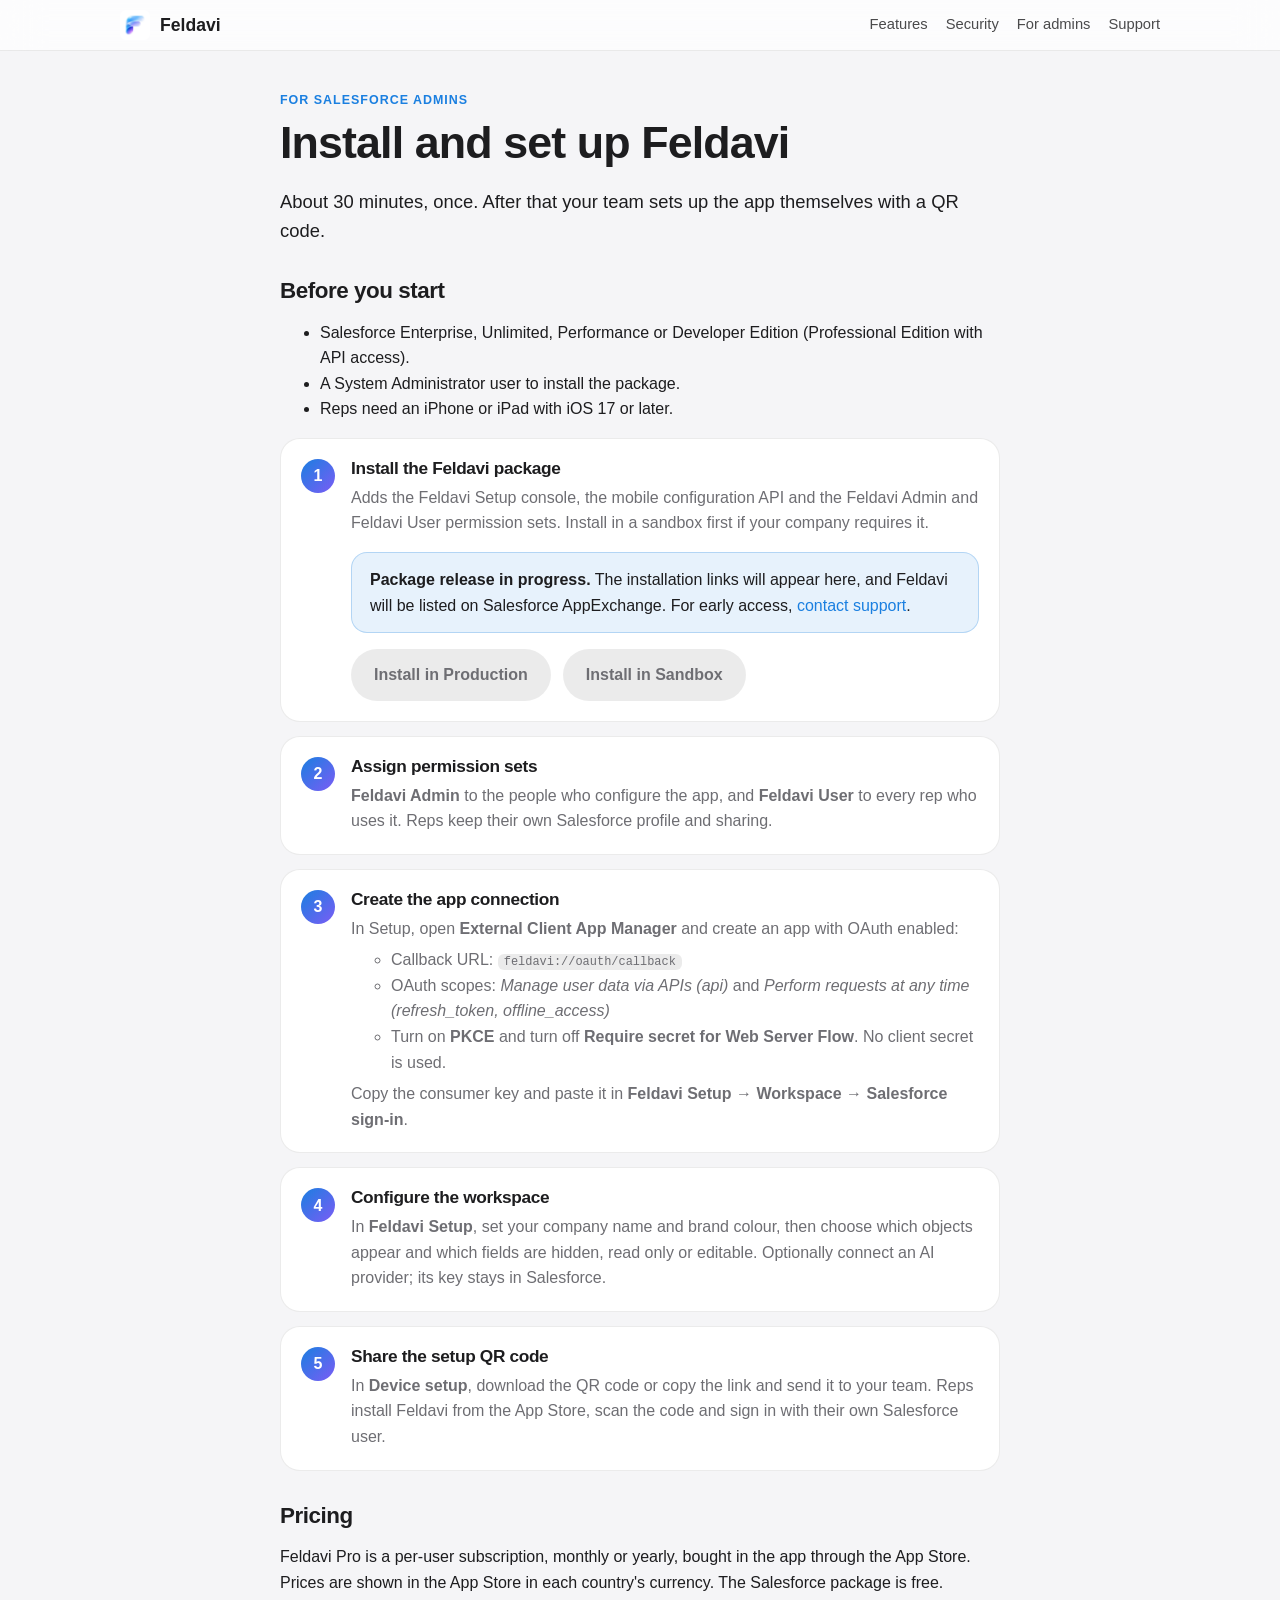
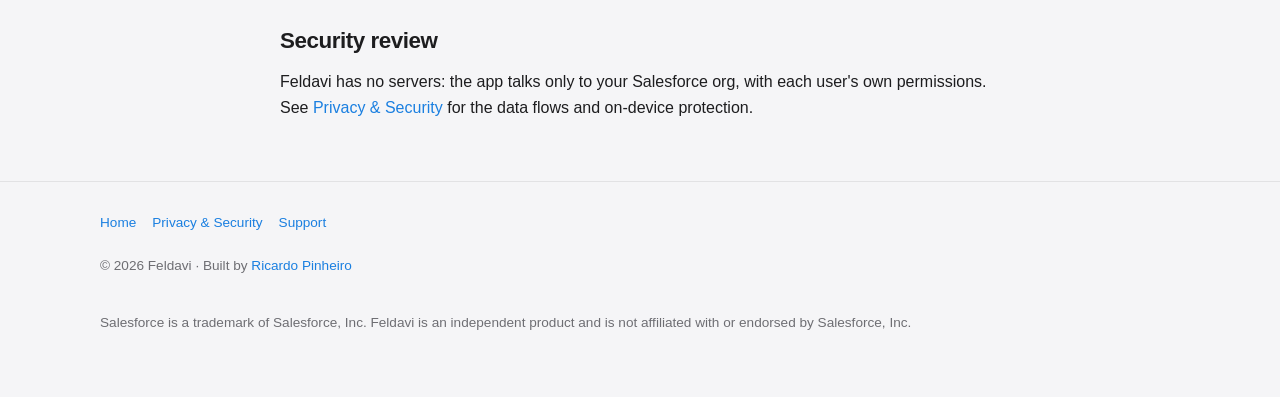
==== install.html @ 6c97ae32 "Product website: features, screens, security, admin installation guide Co-Authored-By: Claude Opus 5" ====
<!doctype html>
<html lang="en">
<head>
  <meta charset="utf-8">
  <meta name="viewport" content="width=device-width, initial-scale=1">
  <title>Feldavi – Install and set up (Salesforce admins)</title>
  <meta name="description" content="Install the Feldavi package in Salesforce, connect the app and share the setup QR code with your team.">
  <link rel="icon" href="favicon.png">
  <link rel="stylesheet" href="style.css">
</head>
<body>
<header class="site-header">
  <div class="inner">
    <a class="brand" href="index.html"><img src="logo.png" alt="" width="30" height="30">Feldavi</a>
    <nav aria-label="Main">
      <a href="index.html#features">Features</a>
      <a href="index.html#security">Security</a>
      <a href="install.html">For admins</a>
      <a href="support.html">Support</a>
    </nav>
  </div>
</header>

<main class="doc">
  <p class="eyebrow">For Salesforce admins</p>
  <h1>Install and set up Feldavi</h1>
  <p class="lead">About 30 minutes, once. After that your team sets up the app themselves with a QR code.</p>

  <h2>Before you start</h2>
  <ul>
    <li>Salesforce Enterprise, Unlimited, Performance or Developer Edition (Professional Edition with API access).</li>
    <li>A System Administrator user to install the package.</li>
    <li>Reps need an iPhone or iPad with iOS 17 or later.</li>
  </ul>

  <ol class="steps">
    <li>
      <h3>Install the Feldavi package</h3>
      <p>Adds the Feldavi Setup console, the mobile configuration API and the Feldavi Admin and Feldavi User permission sets.
      Install in a sandbox first if your company requires it.</p>
      <div class="notice"><strong>Package release in progress.</strong> The installation links will appear here, and Feldavi will be
      listed on Salesforce AppExchange. For early access, <a href="support.html">contact support</a>.</div>
      <div class="actions" style="justify-content:flex-start">
        <span class="button disabled" aria-disabled="true">Install in Production</span>
        <span class="button disabled" aria-disabled="true">Install in Sandbox</span>
      </div>
    </li>
    <li>
      <h3>Assign permission sets</h3>
      <p><strong>Feldavi Admin</strong> to the people who configure the app, and <strong>Feldavi User</strong> to every rep who
      uses it. Reps keep their own Salesforce profile and sharing.</p>
    </li>
    <li>
      <h3>Create the app connection</h3>
      <p>In Setup, open <strong>External Client App Manager</strong> and create an app with OAuth enabled:</p>
      <ul>
        <li>Callback URL: <code>feldavi://oauth/callback</code></li>
        <li>OAuth scopes: <em>Manage user data via APIs (api)</em> and <em>Perform requests at any time (refresh_token, offline_access)</em></li>
        <li>Turn on <strong>PKCE</strong> and turn off <strong>Require secret for Web Server Flow</strong>. No client secret is used.</li>
      </ul>
      <p>Copy the consumer key and paste it in <strong>Feldavi Setup → Workspace → Salesforce sign-in</strong>.</p>
    </li>
    <li>
      <h3>Configure the workspace</h3>
      <p>In <strong>Feldavi Setup</strong>, set your company name and brand colour, then choose which objects appear and which
      fields are hidden, read only or editable. Optionally connect an AI provider; its key stays in Salesforce.</p>
    </li>
    <li>
      <h3>Share the setup QR code</h3>
      <p>In <strong>Device setup</strong>, download the QR code or copy the link and send it to your team. Reps install Feldavi from
      the App Store, scan the code and sign in with their own Salesforce user.</p>
    </li>
  </ol>

  <h2>Pricing</h2>
  <p>Feldavi Pro is a per-user subscription, monthly or yearly, bought in the app through the App Store. Prices are shown in the
  App Store in each country's currency. The Salesforce package is free.</p>

  <h2>Security review</h2>
  <p>Feldavi has no servers: the app talks only to your Salesforce org, with each user's own permissions. See
  <a href="privacy.html">Privacy &amp; Security</a> for the data flows and on-device protection.</p>
</main>

<footer class="site-footer">
  <div class="inner">
    <div class="links">
      <a href="index.html">Home</a>
      <a href="privacy.html">Privacy &amp; Security</a>
      <a href="support.html">Support</a>
    </div>
    <p>© 2026 Feldavi · Built by <a href="https://ricardo19-deve.github.io/">Ricardo Pinheiro</a></p>
    <p>Salesforce is a trademark of Salesforce, Inc. Feldavi is an independent product and is not affiliated with or endorsed by
    Salesforce, Inc.</p>
  </div>
</footer>
</body>
</html>
---- style.css ----
:root {
  --bg: #f5f5f7;
  --surface: #ffffff;
  --text: #1d1d1f;
  --muted: #6e6e73;
  --line: rgba(0, 0, 0, 0.08);
  --brand: #1a7fe0;
  --brand-2: #7b5cf5;
  --glass: rgba(255, 255, 255, 0.72);
  --shadow: 0 10px 30px rgba(15, 23, 42, 0.08);
  color-scheme: light dark;
}

@media (prefers-color-scheme: dark) {
  :root {
    --bg: #000000;
    --surface: #1c1c1e;
    --text: #f5f5f7;
    --muted: #a1a1a6;
    --line: rgba(255, 255, 255, 0.1);
    --brand: #4aa8ff;
    --brand-2: #9b86ff;
    --glass: rgba(28, 28, 30, 0.72);
    --shadow: 0 10px 30px rgba(0, 0, 0, 0.5);
  }
}

* { box-sizing: border-box; }

body {
  margin: 0;
  font-family: -apple-system, BlinkMacSystemFont, "SF Pro Text", "Segoe UI", Roboto, Helvetica, Arial, sans-serif;
  color: var(--text);
  background: var(--bg);
  line-height: 1.6;
  -webkit-font-smoothing: antialiased;
}

a { color: var(--brand); text-decoration: none; }
a:hover { text-decoration: underline; }
img { max-width: 100%; height: auto; display: block; }

code {
  background: var(--line);
  border-radius: 6px;
  padding: 1px 6px;
  font-size: 0.92em;
}

/* Header and footer */
.site-header {
  position: sticky;
  top: 0;
  z-index: 10;
  background: var(--glass);
  backdrop-filter: saturate(180%) blur(20px);
  -webkit-backdrop-filter: saturate(180%) blur(20px);
  border-bottom: 1px solid var(--line);
}
.site-header .inner {
  max-width: 1080px;
  margin: 0 auto;
  padding: 10px 20px;
  display: flex;
  align-items: center;
  gap: 20px;
}
.brand {
  display: flex;
  align-items: center;
  gap: 10px;
  font-weight: 700;
  font-size: 1.1rem;
  color: var(--text);
}
.brand img { width: 30px; height: 30px; border-radius: 22%; }
.brand:hover { text-decoration: none; }
.site-header nav { margin-left: auto; display: flex; gap: 18px; font-size: 0.92rem; flex-wrap: wrap; }
.site-header nav a { color: var(--text); opacity: 0.8; }
.site-header nav a:hover { opacity: 1; text-decoration: none; }

.site-footer {
  border-top: 1px solid var(--line);
  margin-top: 60px;
  padding: 30px 20px 50px;
  color: var(--muted);
  font-size: 0.85rem;
}
.site-footer .inner { max-width: 1080px; margin: 0 auto; display: grid; gap: 8px; }
.site-footer .links { display: flex; gap: 16px; flex-wrap: wrap; }

/* Layout */
.wrap { max-width: 1080px; margin: 0 auto; padding: 0 20px; }
section { padding: 56px 0 8px; }
.eyebrow {
  text-transform: uppercase;
  letter-spacing: 0.08em;
  font-size: 0.78rem;
  font-weight: 600;
  color: var(--brand);
  margin: 0 0 6px;
}
h1, h2, h3 { line-height: 1.15; letter-spacing: -0.02em; }
h2 { font-size: clamp(1.7rem, 3.4vw, 2.4rem); margin: 0 0 12px; }
h3 { font-size: 1.08rem; margin: 0 0 4px; }
.section-lead { color: var(--muted); font-size: 1.1rem; max-width: 680px; margin: 0 0 28px; }

/* Hero */
.hero { padding: 64px 0 24px; text-align: center; }
.hero .icon { width: 112px; height: 112px; border-radius: 22%; margin: 0 auto 22px; box-shadow: var(--shadow); }
.hero h1 {
  font-size: clamp(2.4rem, 6vw, 4rem);
  margin: 0 0 14px;
  background: linear-gradient(120deg, var(--brand), var(--brand-2));
  -webkit-background-clip: text;
  background-clip: text;
  color: transparent;
}
.hero .lead { font-size: clamp(1.1rem, 2.2vw, 1.35rem); color: var(--muted); max-width: 720px; margin: 0 auto 26px; }
.actions { display: flex; gap: 12px; justify-content: center; flex-wrap: wrap; }
.button {
  display: inline-flex;
  align-items: center;
  gap: 8px;
  border-radius: 999px;
  padding: 12px 22px;
  font-weight: 600;
  font-size: 1rem;
  border: 1px solid transparent;
}
.button:hover { text-decoration: none; filter: brightness(1.05); }
.button.primary { background: var(--brand); color: #fff; }
.button.secondary { background: var(--surface); color: var(--text); border-color: var(--line); }
.button.disabled { background: var(--line); color: var(--muted); cursor: default; }
.fine { color: var(--muted); font-size: 0.85rem; margin-top: 14px; }
.hero-shot { margin: 40px auto 0; max-width: 900px; border-radius: 28px; overflow: hidden; box-shadow: var(--shadow); }

/* Cards */
.grid { display: grid; gap: 16px; grid-template-columns: repeat(auto-fill, minmax(240px, 1fr)); }
.card {
  background: var(--surface);
  border: 1px solid var(--line);
  border-radius: 20px;
  padding: 20px;
}
.card p { margin: 0; color: var(--muted); font-size: 0.95rem; }
.card .glyph {
  width: 36px;
  height: 36px;
  border-radius: 10px;
  display: grid;
  place-items: center;
  color: #fff;
  background: linear-gradient(135deg, var(--brand), var(--brand-2));
  margin-bottom: 12px;
  font-size: 18px;
}

/* Gallery */
.gallery { display: grid; gap: 18px; grid-template-columns: repeat(auto-fill, minmax(300px, 1fr)); }
.gallery figure { margin: 0; background: var(--surface); border: 1px solid var(--line); border-radius: 20px; overflow: hidden; }
.gallery figcaption { padding: 12px 16px 14px; font-size: 0.92rem; color: var(--muted); }
.gallery a:hover { text-decoration: none; }

/* Security band */
.band {
  background: linear-gradient(135deg, #0b1220, #1b1f3a);
  color: #f5f5f7;
  border-radius: 28px;
  padding: 40px 32px;
}
.band .eyebrow { color: #8cc8ff; }
.band .section-lead { color: #c7c7cc; }
.band .card { background: rgba(255, 255, 255, 0.06); border-color: rgba(255, 255, 255, 0.12); }
.band .card p { color: #c7c7cc; }
.band a { color: #8cc8ff; }

/* Steps */
.steps { counter-reset: step; display: grid; gap: 14px; padding: 0; margin: 0; list-style: none; }
.steps > li {
  counter-increment: step;
  background: var(--surface);
  border: 1px solid var(--line);
  border-radius: 20px;
  padding: 20px 20px 20px 70px;
  position: relative;
}
.steps > li::before {
  content: counter(step);
  position: absolute;
  left: 20px;
  top: 20px;
  width: 34px;
  height: 34px;
  border-radius: 50%;
  background: linear-gradient(135deg, var(--brand), var(--brand-2));
  color: #fff;
  font-weight: 700;
  display: grid;
  place-items: center;
}
.steps p, .steps ul { margin: 6px 0 0; color: var(--muted); }
.notice {
  border-radius: 16px;
  padding: 14px 18px;
  background: rgba(26, 127, 224, 0.1);
  border: 1px solid rgba(26, 127, 224, 0.25);
  margin: 16px 0;
}

/* Long-form pages (privacy, support) */
.doc { max-width: 760px; margin: 0 auto; padding: 40px 20px 0; }
.doc h1 { font-size: clamp(2rem, 5vw, 2.8rem); margin: 0 0 4px; }
.doc h2 { font-size: 1.4rem; margin-top: 2rem; }
.muted { color: var(--muted); font-size: 0.9rem; }
.lead { font-size: 1.15rem; }

table { width: 100%; border-collapse: collapse; margin: 12px 0 20px; font-size: 15px; }
th, td { text-align: left; vertical-align: top; padding: 10px 8px; border-bottom: 1px solid var(--line); }
th { font-weight: 600; }

@media (max-width: 600px) {
  .site-header nav { gap: 12px; font-size: 0.85rem; }
  .band { padding: 28px 18px; border-radius: 22px; }
  table { font-size: 14px; }
  th, td { padding: 8px 4px; }
}
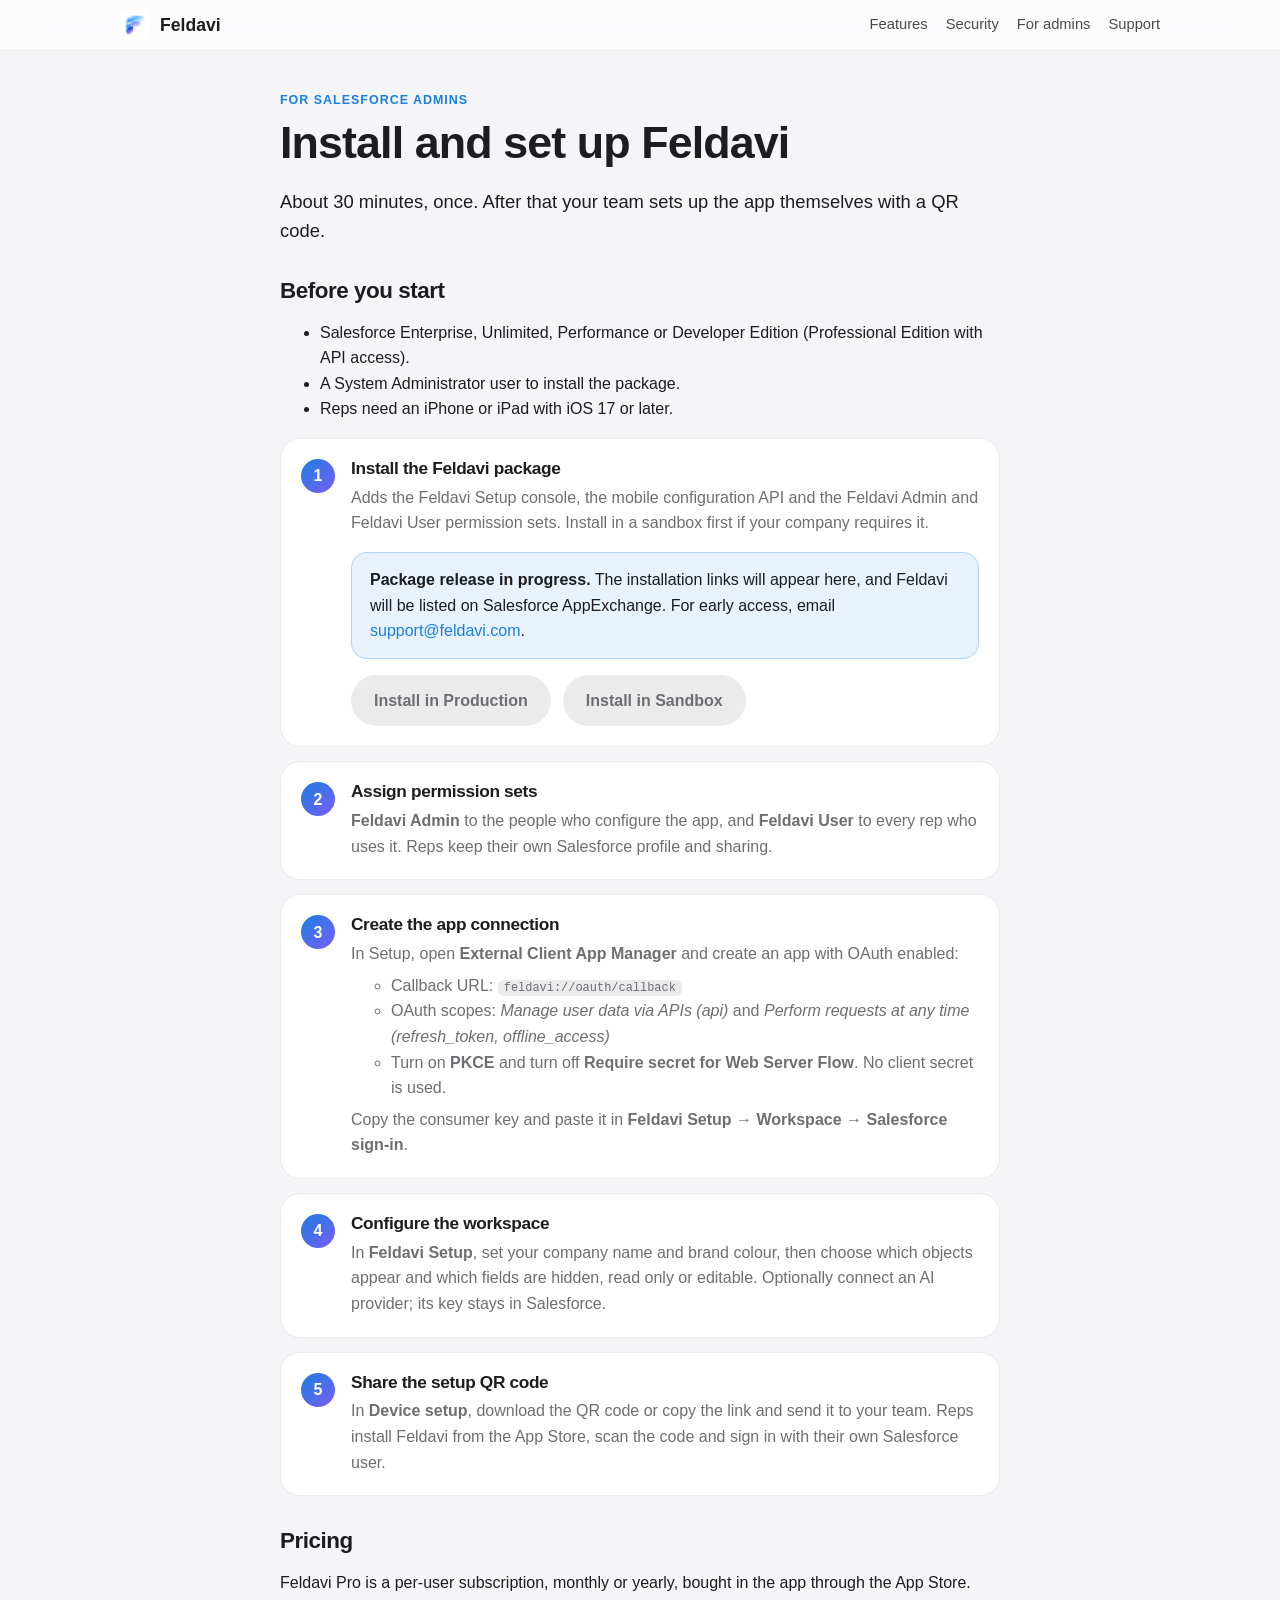
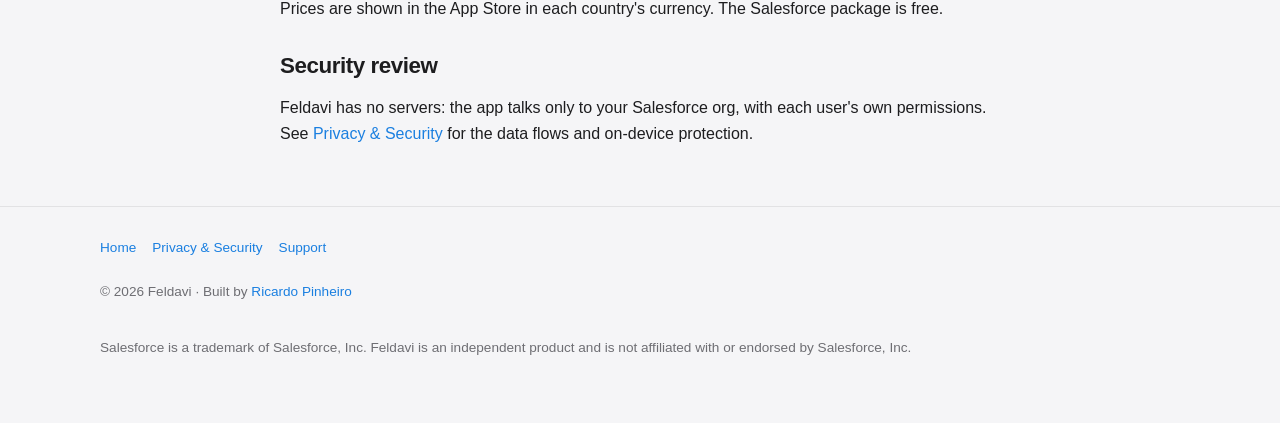
==== commit cfe47576: "Support contact: support@feldavi.com Co-Authored-By: Claude Opus 5.5 <noreply@anthropic.com>" ====
--- a/install.html
+++ b/install.html
@@ -39,7 +39,7 @@
       <p>Adds the Feldavi Setup console, the mobile configuration API and the Feldavi Admin and Feldavi User permission sets.
       Install in a sandbox first if your company requires it.</p>
       <div class="notice"><strong>Package release in progress.</strong> The installation links will appear here, and Feldavi will be
-      listed on Salesforce AppExchange. For early access, <a href="support.html">contact support</a>.</div>
+      listed on Salesforce AppExchange. For early access, email <a href="mailto:support@feldavi.com">support@feldavi.com</a>.</div>
       <div class="actions" style="justify-content:flex-start">
         <span class="button disabled" aria-disabled="true">Install in Production</span>
         <span class="button disabled" aria-disabled="true">Install in Sandbox</span>
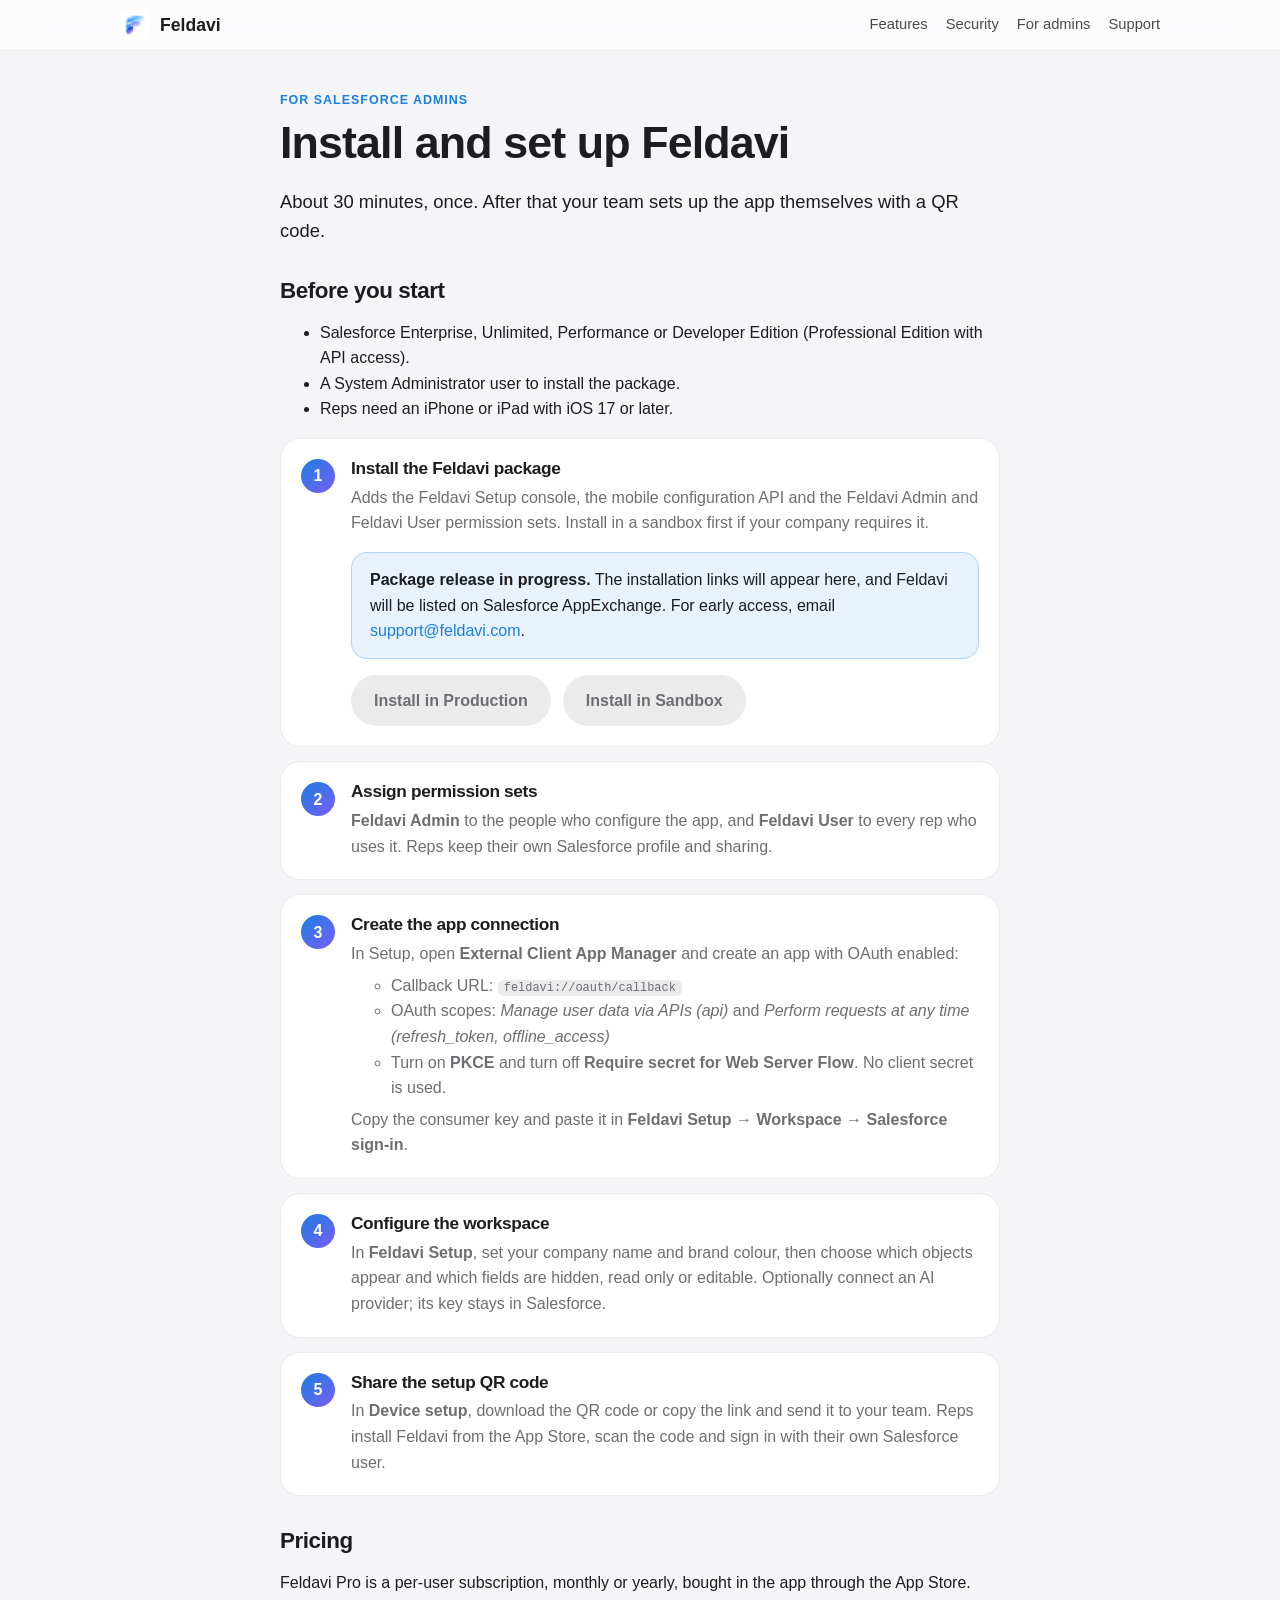
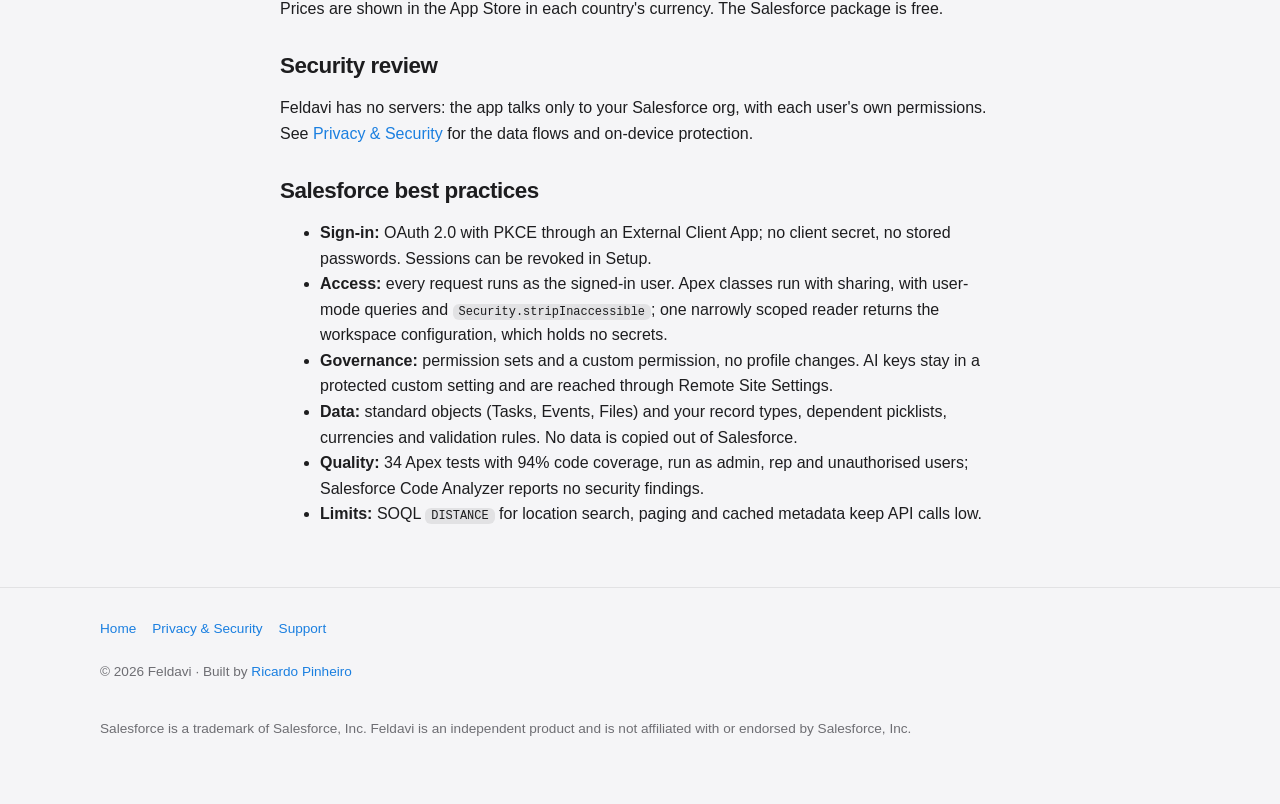
==== commit 02920ec1: "Salesforce best practices on the home and install pages Co-Authored-By: Claude Opus 5.5 <noreply@ant" ====
--- a/install.html
+++ b/install.html
@@ -79,6 +79,16 @@
   <h2>Security review</h2>
   <p>Feldavi has no servers: the app talks only to your Salesforce org, with each user's own permissions. See
   <a href="privacy.html">Privacy &amp; Security</a> for the data flows and on-device protection.</p>
+
+  <h2>Salesforce best practices</h2>
+  <ul>
+    <li><strong>Sign-in:</strong> OAuth 2.0 with PKCE through an External Client App; no client secret, no stored passwords. Sessions can be revoked in Setup.</li>
+    <li><strong>Access:</strong> every request runs as the signed-in user. Apex classes run with sharing, with user-mode queries and <code>Security.stripInaccessible</code>; one narrowly scoped reader returns the workspace configuration, which holds no secrets.</li>
+    <li><strong>Governance:</strong> permission sets and a custom permission, no profile changes. AI keys stay in a protected custom setting and are reached through Remote Site Settings.</li>
+    <li><strong>Data:</strong> standard objects (Tasks, Events, Files) and your record types, dependent picklists, currencies and validation rules. No data is copied out of Salesforce.</li>
+    <li><strong>Quality:</strong> 34 Apex tests with 94% code coverage, run as admin, rep and unauthorised users; Salesforce Code Analyzer reports no security findings.</li>
+    <li><strong>Limits:</strong> SOQL <code>DISTANCE</code> for location search, paging and cached metadata keep API calls low.</li>
+  </ul>
 </main>
 
 <footer class="site-footer">
--- a/style.css
+++ b/style.css
@@ -220,7 +220,18 @@
 th { font-weight: 600; }
 
 @media (max-width: 600px) {
-  .site-header nav { gap: 12px; font-size: 0.85rem; }
+  /* One line on phones: the icon stands for the brand and the links stay on a single row. */
+  .site-header .inner { gap: 14px; }
+  .brand { font-size: 0; gap: 0; }
+  .site-header nav {
+    gap: 16px;
+    font-size: 0.9rem;
+    flex-wrap: nowrap;
+    white-space: nowrap;
+    overflow-x: auto;
+    scrollbar-width: none;
+  }
+  .site-header nav::-webkit-scrollbar { display: none; }
   .band { padding: 28px 18px; border-radius: 22px; }
   table { font-size: 14px; }
   th, td { padding: 8px 4px; }
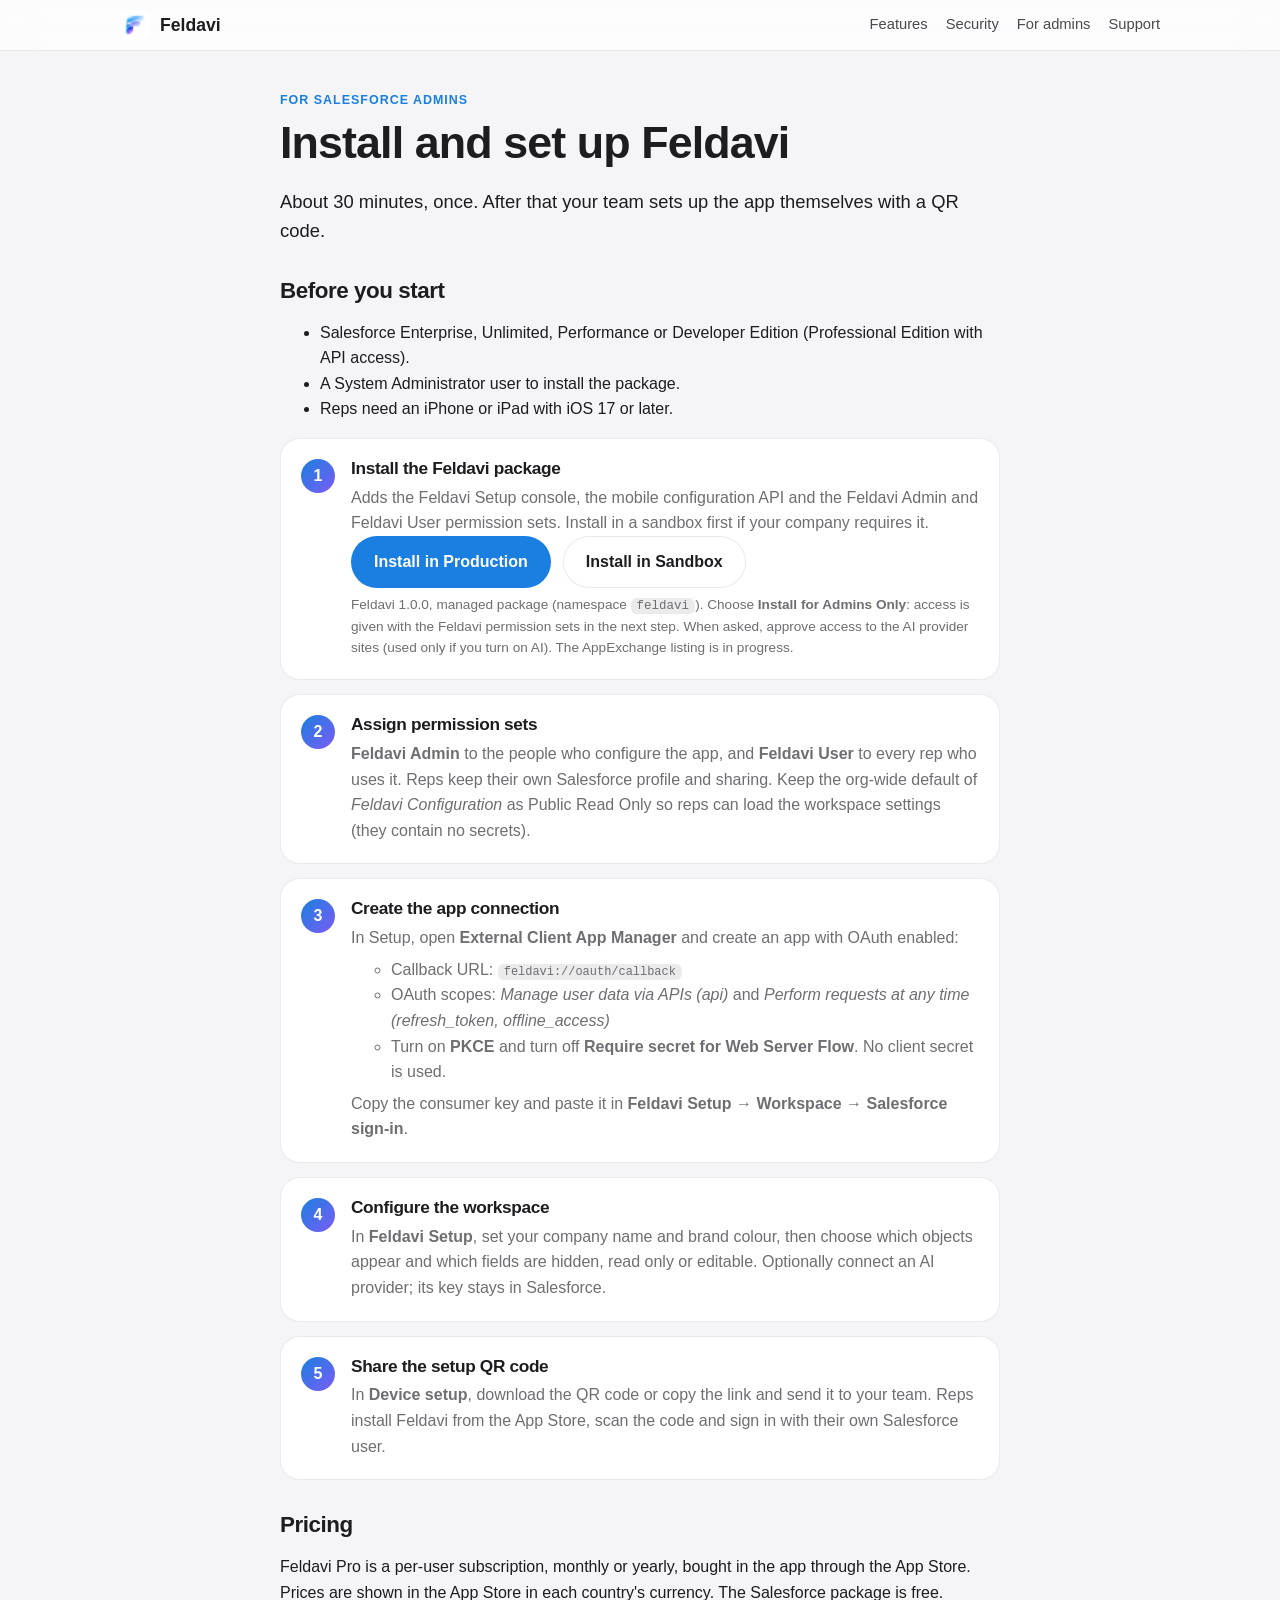
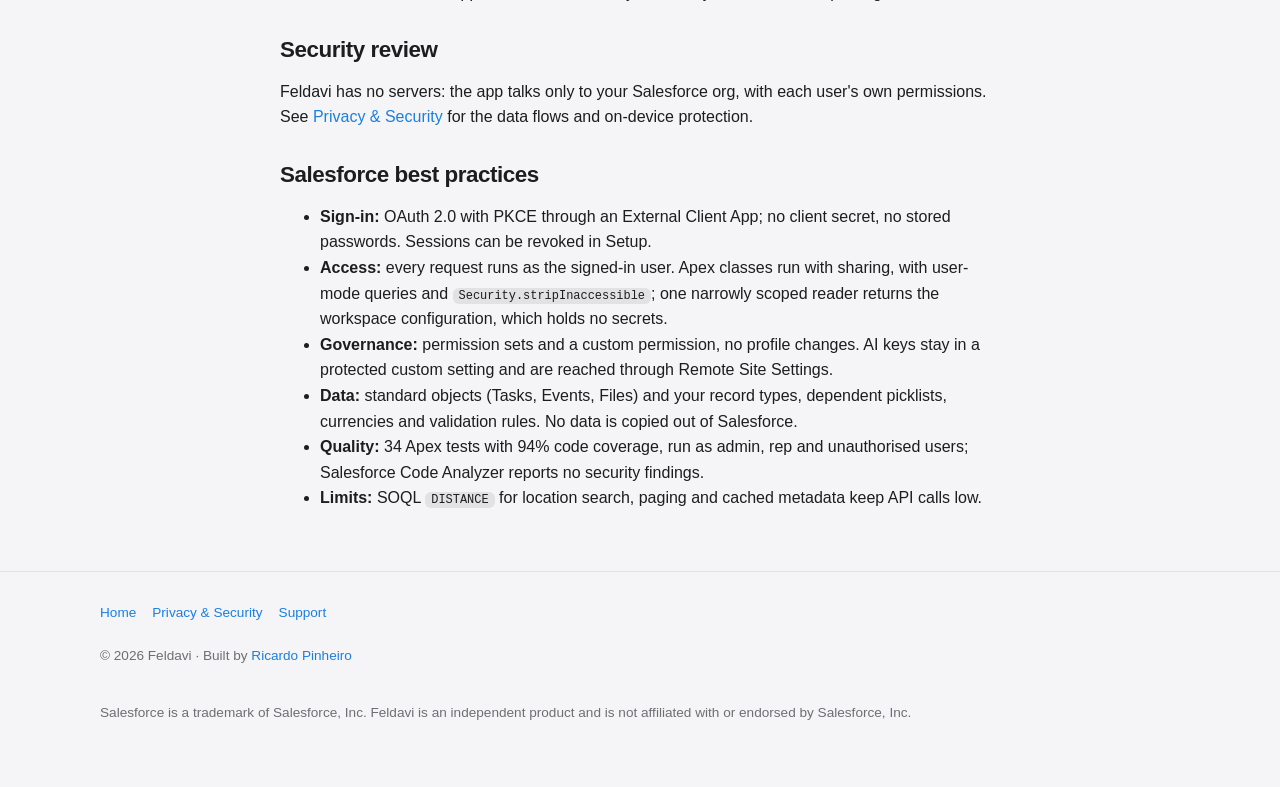
==== commit 4b12cffb: "Install page: Feldavi 1.0.0 install links Co-Authored-By: Claude Opus 5.5 <noreply@anthropic.com>" ====
--- a/install.html
+++ b/install.html
@@ -38,17 +38,19 @@
       <h3>Install the Feldavi package</h3>
       <p>Adds the Feldavi Setup console, the mobile configuration API and the Feldavi Admin and Feldavi User permission sets.
       Install in a sandbox first if your company requires it.</p>
-      <div class="notice"><strong>Package release in progress.</strong> The installation links will appear here, and Feldavi will be
-      listed on Salesforce AppExchange. For early access, email <a href="mailto:support@feldavi.com">support@feldavi.com</a>.</div>
       <div class="actions" style="justify-content:flex-start">
-        <span class="button disabled" aria-disabled="true">Install in Production</span>
-        <span class="button disabled" aria-disabled="true">Install in Sandbox</span>
+        <a class="button primary" href="https://login.salesforce.com/packaging/installPackage.apexp?p0=04tWV0000008BcbYAE" rel="noopener">Install in Production</a>
+        <a class="button secondary" href="https://test.salesforce.com/packaging/installPackage.apexp?p0=04tWV0000008BcbYAE" rel="noopener">Install in Sandbox</a>
       </div>
+      <p class="fine">Feldavi 1.0.0, managed package (namespace <code>feldavi</code>). Choose <strong>Install for Admins Only</strong>:
+      access is given with the Feldavi permission sets in the next step. When asked, approve access to the AI provider sites
+      (used only if you turn on AI). The AppExchange listing is in progress.</p>
     </li>
     <li>
       <h3>Assign permission sets</h3>
       <p><strong>Feldavi Admin</strong> to the people who configure the app, and <strong>Feldavi User</strong> to every rep who
-      uses it. Reps keep their own Salesforce profile and sharing.</p>
+      uses it. Reps keep their own Salesforce profile and sharing. Keep the org-wide default of <em>Feldavi Configuration</em>
+      as Public Read Only so reps can load the workspace settings (they contain no secrets).</p>
     </li>
     <li>
       <h3>Create the app connection</h3>
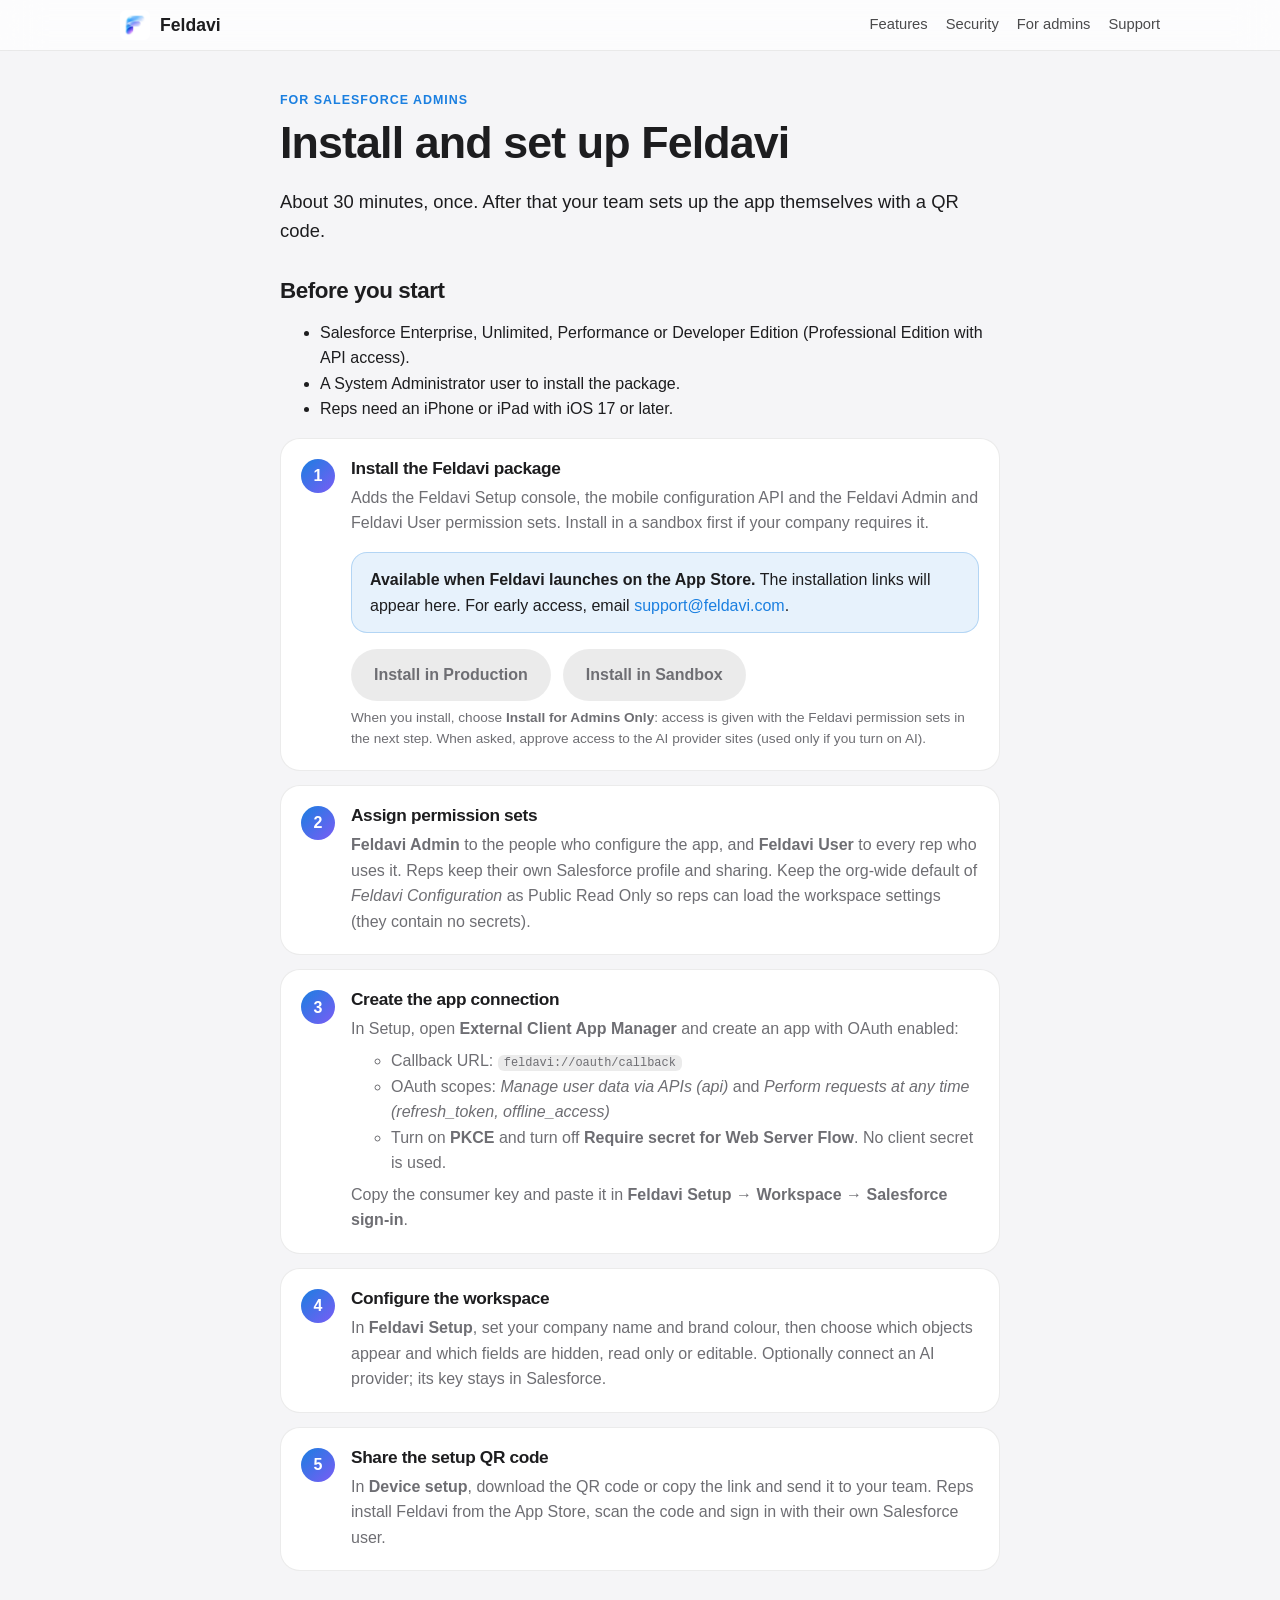
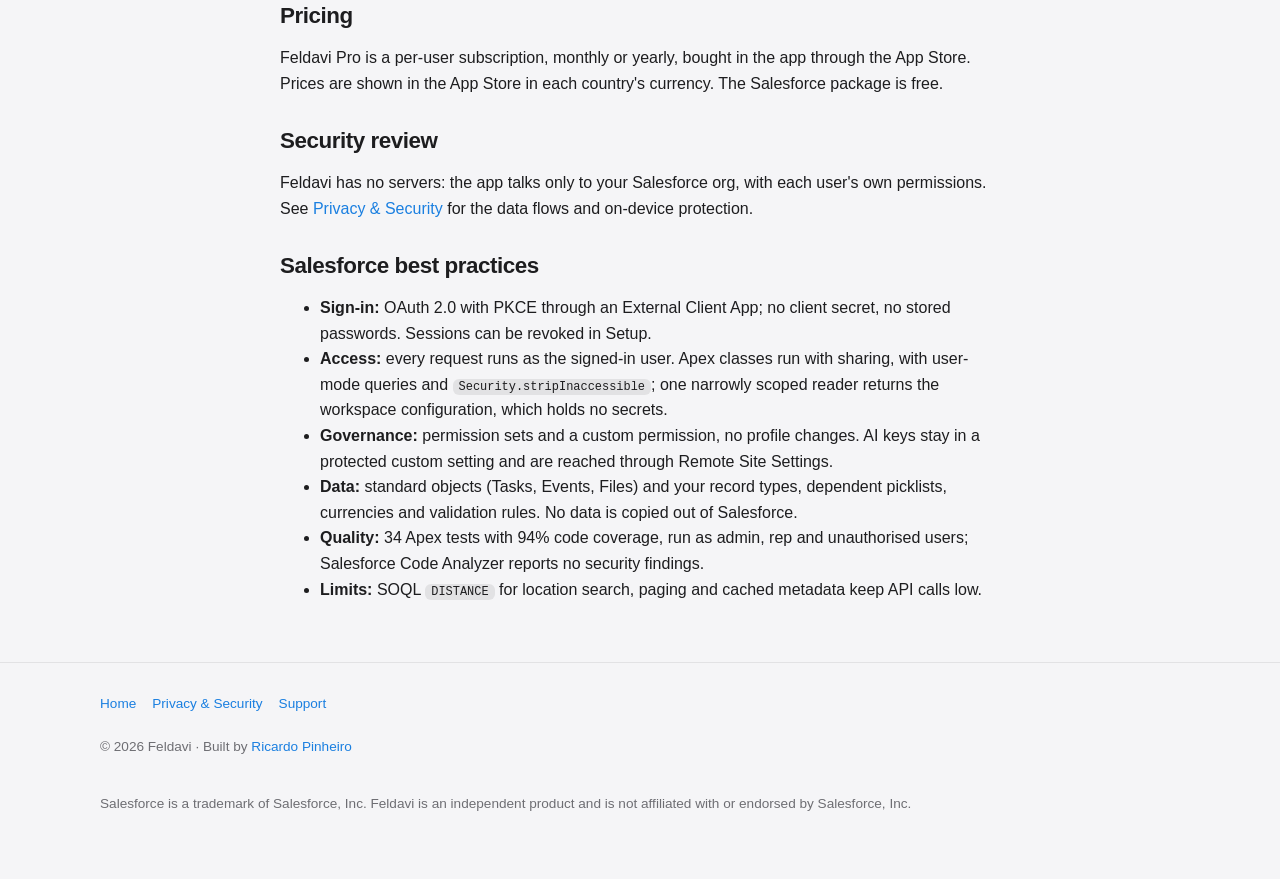
==== commit 525cc23e: "Install page: links available at App Store launch Co-Authored-By: Claude Opus 5.5 <noreply@anthropic" ====
--- a/install.html
+++ b/install.html
@@ -38,13 +38,14 @@
       <h3>Install the Feldavi package</h3>
       <p>Adds the Feldavi Setup console, the mobile configuration API and the Feldavi Admin and Feldavi User permission sets.
       Install in a sandbox first if your company requires it.</p>
+      <div class="notice"><strong>Available when Feldavi launches on the App Store.</strong> The installation links will appear
+      here. For early access, email <a href="mailto:support@feldavi.com">support@feldavi.com</a>.</div>
       <div class="actions" style="justify-content:flex-start">
-        <a class="button primary" href="https://login.salesforce.com/packaging/installPackage.apexp?p0=04tWV0000008BcbYAE" rel="noopener">Install in Production</a>
-        <a class="button secondary" href="https://test.salesforce.com/packaging/installPackage.apexp?p0=04tWV0000008BcbYAE" rel="noopener">Install in Sandbox</a>
+        <span class="button disabled" aria-disabled="true">Install in Production</span>
+        <span class="button disabled" aria-disabled="true">Install in Sandbox</span>
       </div>
-      <p class="fine">Feldavi 1.0.0, managed package (namespace <code>feldavi</code>). Choose <strong>Install for Admins Only</strong>:
-      access is given with the Feldavi permission sets in the next step. When asked, approve access to the AI provider sites
-      (used only if you turn on AI). The AppExchange listing is in progress.</p>
+      <p class="fine">When you install, choose <strong>Install for Admins Only</strong>: access is given with the Feldavi
+      permission sets in the next step. When asked, approve access to the AI provider sites (used only if you turn on AI).</p>
     </li>
     <li>
       <h3>Assign permission sets</h3>
